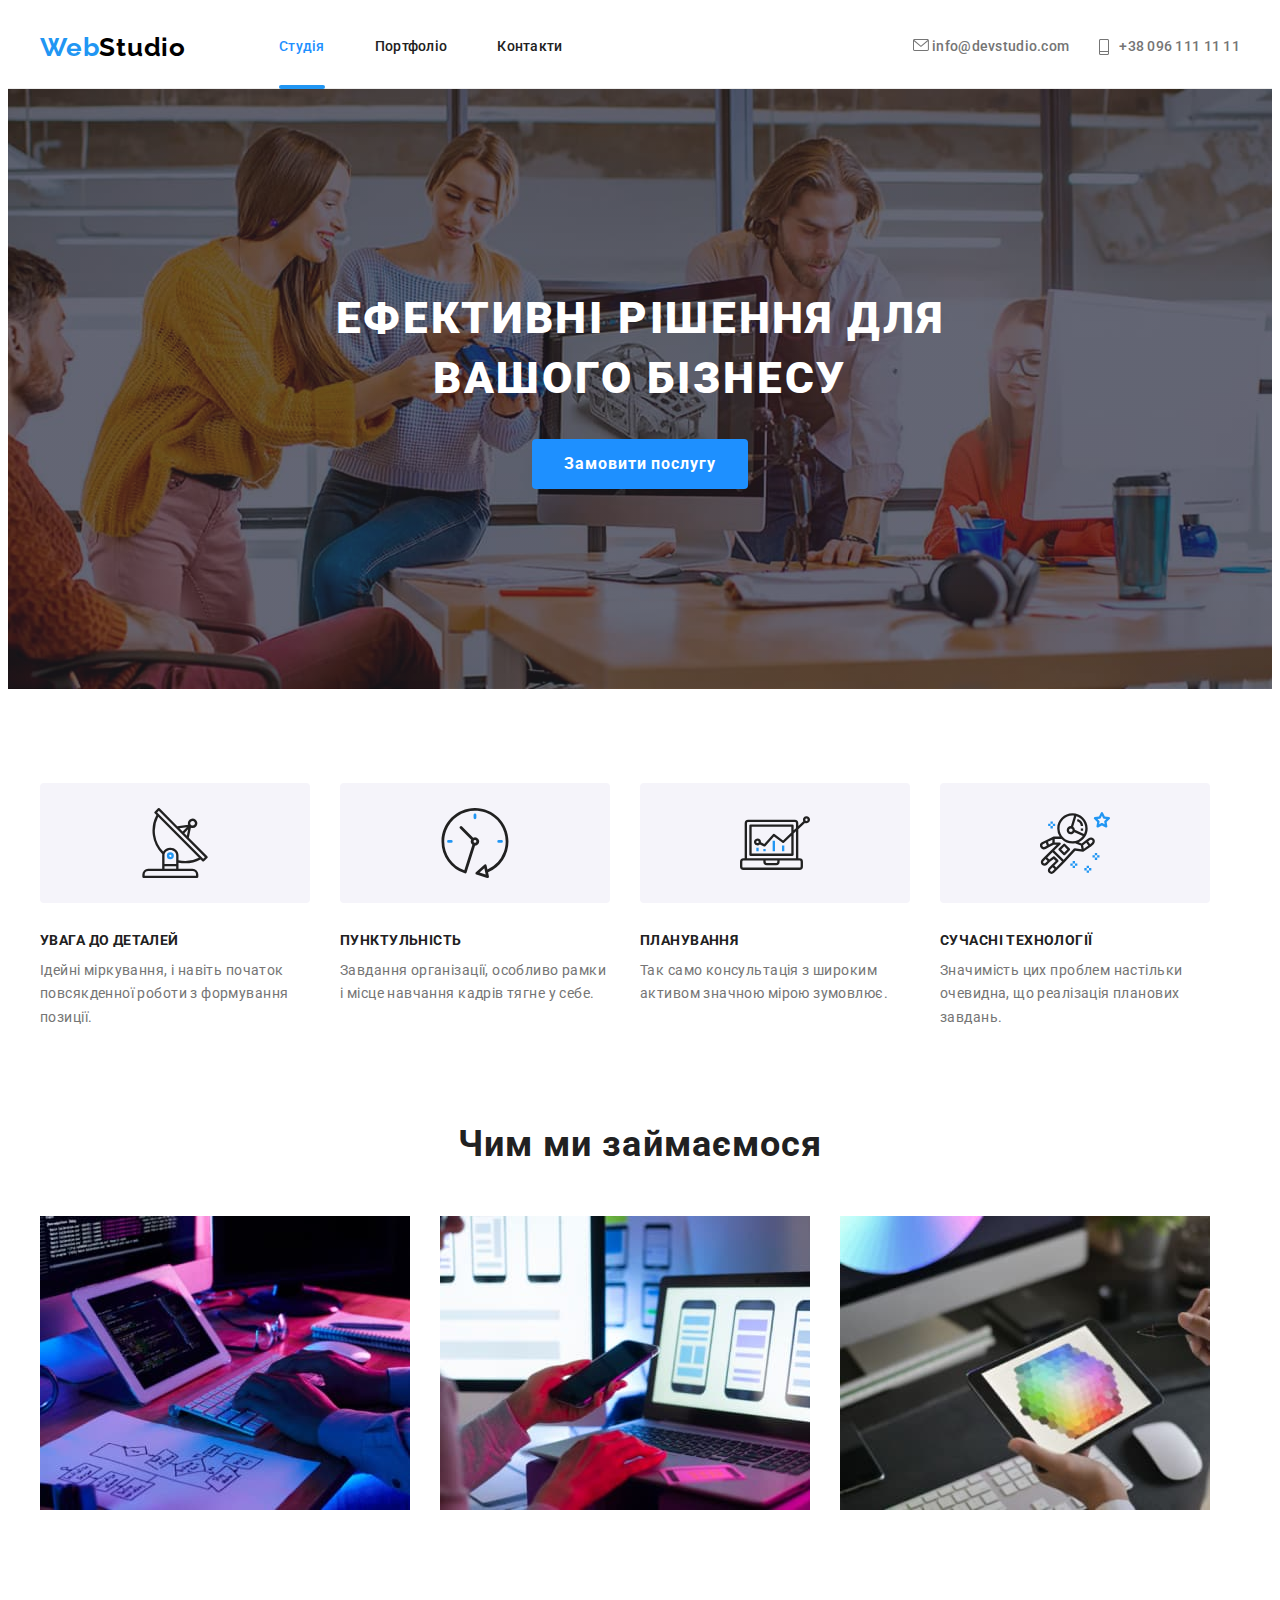
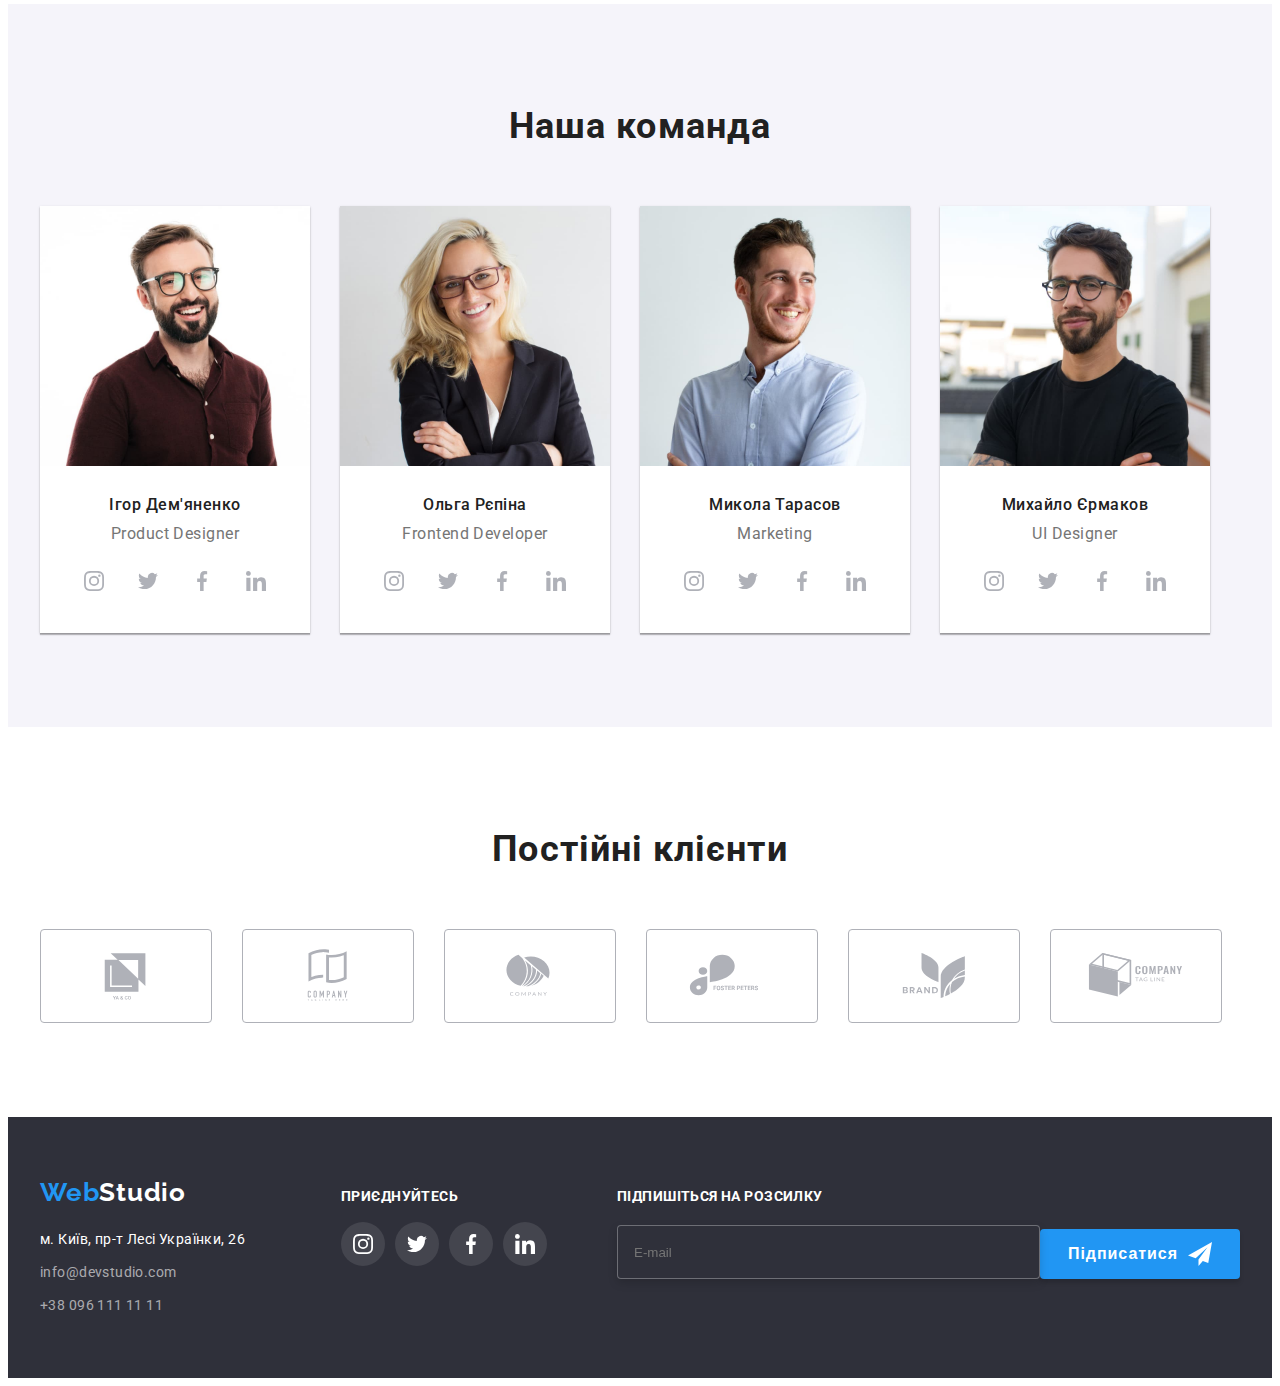
==== index.html @ b6384288 "m" ====
<!DOCTYPE html>
<html lang="en">
  <head>
    <meta charset="UTF-8" />
    <meta http-equiv="X-UA-Compatible" content="IE=edge" />
    <meta name="viewport" content="width=device-width, initial-scale=1.0" />
    <title>WebStudio</title>
    <link rel="preconnect" href="https://fonts.googleapis.com" />
    <link rel="preconnect" href="https://fonts.gstatic.com" crossorigin />
    <link
      href="https://fonts.googleapis.com/css2?family=Raleway:wght@700&family=Roboto:wght@400;500;700;900&display=swap"
      rel="stylesheet"
    />
    <link
      rel="stylesheet"
      href="https://cdnjs.cloudflare.com/ajax/libs/modern-normalize/1.1.0/modern-normalize.min.css"
      integrity="sha512-wpPYUAdjBVSE4KJnH1VR1HeZfpl1ub8YT/NKx4PuQ5NmX2tKuGu6U/JRp5y+Y8XG2tV+wKQpNHVUX03MfMFn9Q=="
      crossorigin="anonymous"
      referrerpolicy="no-referrer"
    />
    <link rel="stylesheet" href="./css/style.css" />
  </head>
  <body>
    <header class="header">
      <div class="container header-container">
        <nav class="header-navigation">
          <a class="header-logo link" href=""
            >Web<span class="logo-color">Studio</span></a
          >
          <ul class="header-list list">
            <li class="header-iten">
              <a class="header-link link current" href="">Студія</a>
            </li>
            <li class="header-iten">
              <a class="header-link link" href="./portfolio.html">Портфоліо</a>
            </li>
            <li class="header-iten">
              <a class="header-link link" href="">Контакти</a>
            </li>
          </ul>
        </nav>
        <div class="header-contact">
          <div class="header-soc">
            <a class="header-mail" href="mailto:info@devstudio.com">
              <svg class="header-soc-icon" width="16" height="12">
                <use href="./images/symbol-defs-con.svg#icon-envelope"></use>
              </svg>
              info@devstudio.com
            </a>
          </div>
          <div class="header-soc">
            <a class="header-tel" href="tel:+380961111111">
              <svg class="header-soc-icon" width="10" height="16">
                <use href="./images/symbol-defs-con.svg#icon-Vector"></use>
              </svg>
              +38 096 111 11 11
            </a>
          </div>
        </div>
      </div>
    </header>
    <main>
      <section class="hero">
        <div class="container">
          <h1 class="hero-text">ЕФЕКТИВНІ РІШЕННЯ ДЛЯ <br />ВАШОГО БІЗНЕСУ</h1>
          <button class="hero-botton" data-modal-open type="button">
            Замовити послугу
          </button>
        </div>
      </section>
      <section class="peculiarities">
        <div class="container">
          <h2 hidden>Особливості</h2>
          <ul class="peculiarities-list">
            <li class="peculiarities-iten">
              <div class="peculiarities-soc-link" href="">
                <svg class="peculiarities-soc-icon" width="70" height="70">
                  <use href="./images/symbol-defs2.svg#icon-antenna"></use>
                </svg>
              </div>
              <h3 class="peculiarities-title">УВАГА ДО ДЕТАЛЕЙ</h3>
              <p class="peculiarities-text">
                Ідейні міркування, і навіть початок повсякденної роботи з
                формування позиції.
              </p>
            </li>
            <li class="peculiarities-iten">
              <div class="peculiarities-soc-link" href="">
                <svg class="peculiarities-soc-icon" width="70" height="70">
                  <use href="./images/symbol-defs2.svg#icon-clock"></use>
                </svg>
              </div>
              <h3 class="peculiarities-title">ПУНКТУЛЬНІСТЬ</h3>
              <p class="peculiarities-text">
                Завдання організації, особливо рамки і місце навчання кадрів
                тягне у себе.
              </p>
            </li>
            <li class="peculiarities-iten">
              <div class="peculiarities-soc-link" href="">
                <svg class="peculiarities-soc-icon" width="70" height="70">
                  <use href="./images/symbol-defs2.svg#icon-diagram"></use>
                </svg>
              </div>
              <h3 class="peculiarities-title">ПЛАНУВАННЯ</h3>
              <p class="peculiarities-text">
                Так само консультація з широким активом значною мірою зумовлює.
              </p>
            </li>
            <li class="peculiarities-iten">
              <div class="peculiarities-soc-link" href="">
                <svg class="peculiarities-soc-icon" width="70" height="70">
                  <use href="./images/symbol-defs2.svg#icon-astronaut"></use>
                </svg>
              </div>
              <h3 class="peculiarities-title">СУЧАСНІ ТЕХНОЛОГІЇ</h3>
              <p class="peculiarities-text">
                Значимість цих проблем настільки очевидна, що реалізація
                планових завдань.
              </p>
            </li>
          </ul>
        </div>
      </section>
      <section class="work">
        <div class="container container-work">
          <h2 class="work-title">Чим ми займаємося</h2>
          <ul class="work-list">
            <li class="work-iten">
              <img
                src="./images/img-1.jpg"
                alt="Проектування"
                width="370"
                height="294"
              />
            </li>
            <li class="work-iten">
              <img
                src="./images/img-2.jpg"
                alt="Розробка"
                width="370"
                height="294"
              />
            </li>
            <li class="work-iten">
              <img
                src="./images/img-3.jpg"
                alt="Дизайн"
                width="370"
                height="294"
              />
            </li>
          </ul>
        </div>
      </section>
      <section class="about">
        <div class="container container-about">
          <h2 class="about-title">Наша команда</h2>
          <ul class="about-list">
            <li class="about-iten">
              <img
                src="./images/img-5.jpg"
                alt="Працівник"
                width="270"
                height="260"
              />
              <div class="about-iten-container">
                <h3 class="about-iten-title">Ігор Дем'яненко</h3>
                <span class="about-text">Product Designer</span>
                <ul class="about-soc-list">
                  <li class="about-soc-item">
                    <a class="about-soc-link" href="">
                      <svg class="about-soc-icon" width="20" height="20">
                        <use
                          href="./images/symbol-defs.svg#icon-instagram"
                        ></use>
                      </svg>
                    </a>
                  </li>
                  <li class="about-soc-item">
                    <a class="about-soc-link" href="">
                      <svg class="about-soc-icon" width="20" height="20">
                        <use href="./images/symbol-defs.svg#icon-twitter"></use>
                      </svg>
                    </a>
                  </li>
                  <li class="about-soc-item">
                    <a class="about-soc-link" href="">
                      <svg class="about-soc-icon" width="20" height="20">
                        <use
                          href="./images/symbol-defs.svg#icon-facebook"
                        ></use>
                      </svg>
                    </a>
                  </li>
                  <li class="about-soc-item">
                    <a class="about-soc-link" href="">
                      <svg class="about-soc-icon" width="20" height="20">
                        <use
                          href="./images/symbol-defs.svg#icon-linkedin"
                        ></use>
                      </svg>
                    </a>
                  </li>
                </ul>
              </div>
            </li>
            <li class="about-iten">
              <img
                src="./images/img-6.jpg"
                alt="Працівник"
                width="270"
                height="260"
              />
              <div class="about-iten-container">
                <h3 class="about-iten-title">Ольга Рєпіна</h3>
                <span class="about-text">Frontend Developer</span>
                <ul class="about-soc-list">
                  <li class="about-soc-item">
                    <a class="about-soc-link" href="">
                      <svg class="about-soc-icon" width="20" height="20">
                        <use
                          href="./images/symbol-defs.svg#icon-instagram"
                        ></use>
                      </svg>
                    </a>
                  </li>
                  <li class="about-soc-item">
                    <a class="about-soc-link" href="">
                      <svg class="about-soc-icon" width="20" height="20">
                        <use href="./images/symbol-defs.svg#icon-twitter"></use>
                      </svg>
                    </a>
                  </li>
                  <li class="about-soc-item">
                    <a class="about-soc-link" href="">
                      <svg class="about-soc-icon" width="20" height="20">
                        <use
                          href="./images/symbol-defs.svg#icon-facebook"
                        ></use>
                      </svg>
                    </a>
                  </li>
                  <li class="about-soc-item">
                    <a class="about-soc-link" href="">
                      <svg class="about-soc-icon" width="20" height="20">
                        <use
                          href="./images/symbol-defs.svg#icon-linkedin"
                        ></use>
                      </svg>
                    </a>
                  </li>
                </ul>
              </div>
            </li>
            <li class="about-iten">
              <img
                src="./images/img-7.jpg"
                alt="Працівник"
                width="270"
                height="260"
              />
              <div class="about-iten-container">
                <h3 class="about-iten-title">Микола Тарасов</h3>
                <span class="about-text">Marketing</span>
                <ul class="about-soc-list">
                  <li class="about-soc-item">
                    <a class="about-soc-link" href="">
                      <svg class="about-soc-icon" width="20" height="20">
                        <use
                          href="./images/symbol-defs.svg#icon-instagram"
                        ></use>
                      </svg>
                    </a>
                  </li>
                  <li class="about-soc-item">
                    <a class="about-soc-link" href="">
                      <svg class="about-soc-icon" width="20" height="20">
                        <use href="./images/symbol-defs.svg#icon-twitter"></use>
                      </svg>
                    </a>
                  </li>
                  <li class="about-soc-item">
                    <a class="about-soc-link" href="">
                      <svg class="about-soc-icon" width="20" height="20">
                        <use
                          href="./images/symbol-defs.svg#icon-facebook"
                        ></use>
                      </svg>
                    </a>
                  </li>
                  <li class="about-soc-item">
                    <a class="about-soc-link" href="">
                      <svg class="about-soc-icon" width="20" height="20">
                        <use
                          href="./images/symbol-defs.svg#icon-linkedin"
                        ></use>
                      </svg>
                    </a>
                  </li>
                </ul>
              </div>
            </li>
            <li class="about-iten">
              <img
                src="./images/img-8.jpg"
                alt="Працівник"
                width="270"
                height="260"
              />
              <div class="about-iten-container">
                <h3 class="about-iten-title">Михайло Єрмаков</h3>
                <span class="about-text">UI Designer</span>
                <ul class="about-soc-list">
                  <li class="about-soc-item">
                    <a class="about-soc-link" href="">
                      <svg class="about-soc-icon" width="20" height="20">
                        <use
                          href="./images/symbol-defs.svg#icon-instagram"
                        ></use>
                      </svg>
                    </a>
                  </li>
                  <li class="about-soc-item">
                    <a class="about-soc-link" href="">
                      <svg class="about-soc-icon" width="20" height="20">
                        <use href="./images/symbol-defs.svg#icon-twitter"></use>
                      </svg>
                    </a>
                  </li>
                  <li class="about-soc-item">
                    <a class="about-soc-link" href="">
                      <svg class="about-soc-icon" width="20" height="20">
                        <use
                          href="./images/symbol-defs.svg#icon-facebook"
                        ></use>
                      </svg>
                    </a>
                  </li>
                  <li class="about-soc-item">
                    <a class="about-soc-link" href="">
                      <svg class="about-soc-icon" width="20" height="20">
                        <use
                          href="./images/symbol-defs.svg#icon-linkedin"
                        ></use>
                      </svg>
                    </a>
                  </li>
                </ul>
              </div>
            </li>
          </ul>
        </div>
      </section>
      <section class="client">
        <div class="container container-client">
          <h2 class="client-tetle">Постійні клієнти</h2>
          <ul class="client-list">
            <li class="client-iten">
              <a class="client-soc-link" href="">
                <svg class="client-soc-icon" width="106" height="60">
                  <use href="./images/symbol-defs (1).svg#icon-Logo"></use>
                </svg>
              </a>
            </li>
            <li class="client-iten">
              <a class="client-soc-link" href="">
                <svg class="client-soc-icon" width="106" height="60">
                  <use href="./images/symbol-defs (1).svg#icon-Logo-1"></use>
                </svg>
              </a>
            </li>
            <li class="client-iten">
              <a class="client-soc-link" href="">
                <svg class="client-soc-icon" width="106" height="60">
                  <use href="./images/symbol-defs (1).svg#icon-Logo-2"></use>
                </svg>
              </a>
            </li>
            <li class="client-iten">
              <a class="client-soc-link" href="">
                <svg class="client-soc-icon" width="106" height="60">
                  <use href="./images/symbol-defs (1).svg#icon-Logo-3"></use>
                </svg>
              </a>
            </li>
            <li class="client-iten">
              <a class="client-soc-link" href="">
                <svg class="client-soc-icon" width="106" height="60">
                  <use href="./images/symbol-defs (1).svg#icon-Logo-5"></use>
                </svg>
              </a>
            </li>
            <li class="client-iten">
              <a class="client-soc-link" href="">
                <svg class="client-soc-icon" width="106" height="60">
                  <use href="./images/symbol-defs (1).svg#icon-Logo-6"></use>
                </svg>
              </a>
            </li>
          </ul>
        </div>
      </section>
    </main>
    <footer class="footer">
      <div class="container container-footer">
        <div class="footer-contact-container">
          <div class="footer-contact">
            <h2 class="footer-title" hidden>Контакти</h2>
            <a class="footer-logo" href=""
              >Web<span class="footer-logo-color">Studio</span></a
            >
            <address class="address">
              <a
                class="address-link"
                href="https://goo.gl/maps/uvSMvUKNsepTXGcc9"
                target="_blank"
                rel="noopener noreferrer"
              >
                м. Київ, пр-т Лесі Українки, 26</a
              >
              <ul class="footer-list">
                <li class="footer-iten">
                  <a class="footer-mail" href="mailto:info@devstudio.com"
                    >info@devstudio.com</a
                  >
                </li>
                <li class="footer-iten">
                  <a class="footer-tel" href="tel:+380961111111"
                    >+38 096 111 11 11</a
                  >
                </li>
              </ul>
            </address>
          </div>
          <div class="footer-soc">
            <h2 class="soc-title">ПРИЄДНУЙТЕСЬ</h2>
            <ul class="soc-list">
              <li class="soc-iten">
                <a class="footer-soc-link" href="">
                  <svg class="footer-soc-icon" width="20" height="20">
                    <use href="./images/symbol-defs.svg#icon-instagram"></use>
                  </svg>
                </a>
              </li>
              <li class="soc-iten">
                <a class="footer-soc-link" href="">
                  <svg class="footer-soc-icon" width="20" height="20">
                    <use href="./images/symbol-defs.svg#icon-twitter"></use>
                  </svg>
                </a>
              </li>
              <li class="soc-iten">
                <a class="footer-soc-link" href="">
                  <svg class="footer-soc-icon" width="20" height="20">
                    <use href="./images/symbol-defs.svg#icon-facebook"></use>
                  </svg>
                </a>
              </li>
              <li class="soc-iten">
                <a class="footer-soc-link" href="">
                  <svg class="footer-soc-icon" width="20" height="20">
                    <use href="./images/symbol-defs.svg#icon-linkedin"></use>
                  </svg>
                </a>
              </li>
            </ul>
          </div>
          <div class="footer-fild">
            <div class="footer-field">
              <label>
                <span class="footer-lable-text">ПІДПИШІТЬСЯ НА РОЗСИЛКУ</span>
                  <input
                    type="email"
                    class="footer-input"
                    name="uzer-email"
                    placeholder="E-mail"
                    required
                  />
              </label>
            </div>
              <div>
              <button type="button" class="footer-botom">Підписатися
                <svg class="footer-input-icon" width="24" height="24">
                  <use
                    href="./images/symbol-defs (1).svg#icon-icon-send"
                  ></use>
                </svg>
              </button>
            </div>
          </div>
        </div>
      </div>
    </footer>
    <div class="backdrop is-hidden"  data-modal>
      <div class="modal">
        <div class="modal-close">
          <button type="button" data-modal-close class="modal-btn">
            <svg class="modal-close-icon">
              <use href="./images/symbol-defs.svg#icon-Vector"></use>
            </svg>
          </button>
        </div>
        <p class="modal-title">Залиште свої дані, ми вам передзвонимо</p>
        <form>
          <div class="modul-field">
            <label>
              <span class="modul-lable-text">Ім'я</span>
              <span class="input-wrap">
                <input
                  type="text"
                  class="modal-input"
                  name="uzer-name"
                  required
                />
      
                <svg class="modul-input-icon" width="18" height="18">
                  <use
                    href="./images/symbol-defs (1).svg#icon-person-black"
                  ></use>
                </svg>
              </span>
            </label>
          </div>
          <div class="modul-field">
            <label>
              <span class="modul-lable-text">Телефон</span>
              
              <span class="input-wrap">
                <input
                  type="tel"
                  class="modal-input"
                  name="uzer-tel"
                  required
                />
                <svg class="modul-input-icon" width="18" height="18">
                  <use
                    href="./images/symbol-defs (1).svg#icon-phone-black"
                  ></use>
                </svg>
              </span>
            </label>
          </div>
          <div class="modul-field">
            <label>
              <span class="modul-lable-text">Пошта</span>
              <span class="input-wrap">
                <input
                  type="email"
                  class="modal-input"
                  name="uzer-email"
                  required
                />
                <svg class="modul-input-icon" width="18" height="18">
                  <use
                    href="./images/symbol-defs (1).svg#icon-email-black"
                  ></use>
                </svg>
              </span>
            </label>
          </div>
          <div class="modul-field">
            <label>
              <span class="modul-lable-text">Коментар</span>
              <textarea
                name="user-text"
                id="user-text"
                class="modal-comment"
                placeholder="Введіть текст"
              ></textarea>
            </label>
          </div>
          <div class="modul-fields">
            <input
              type="checkbox"
              class="input-check visually-hidden"
              name="privacy"
              value="true"
              id="privacy"
            />
            <label for="privacy" class="check-text">
              <span
                ><svg class="check-icon" width="16" height="15">
                  <use
                    href="./images/symbol-defs (1).svg#icon-Vector"
                  ></use></svg></span>
              Погоджуюся з розсилкою та приймаю&nbsp<a href="" class="href-check">Умови договору</a>
            </label>
          </div>
          <div class="modal-botn"><button type="submit" class="modal-botom">Відправити</button></div>
        </form>
      </div>
    </div>
    <script src="./js/modal.js"></script>
  </body>
</html>
---- css/style.css ----
:root {
    --main-color: #757575;
    --top-color: #212121;
    --hit-color: #FFFFFF;
    }
    p, h1, h2, h3,
    h4, h5, h6 {
        margin: 0;
    }
    ol, ul {
        margin: 0;
        padding-left: 0;
        list-style: none;
    }
    button {
        cursor: pointer;
    }
    address {
        font-style: normal;
    }
    a {
        color: currentColor;
        text-decoration: none;
      }
      .visually-hidden {
        position: absolute;
        white-space: nowrap;
        width: 1px;
        height: 1px;
        overflow: hidden;
        border: 0;
        padding: 0;
        clip: rect(0 0 0 0);
        clip-path: inset(50%);
        margin: -1px;
      }
      .container {
        width: 1200px;
        padding-left: 15px;
        padding-right: 15px;
        /* outline: 2px solid red; */
        margin: 0 auto;
        
      }
    img {
        display: block;
      }
    body{
        font-family:"Roboto", sans-serif;
        color: var(--top-color);
    }
    a {
        text-decoration: none;
    }
    li {
        list-style-type: none;
    }
    .list {
        list-style: none;
    }
    .link {
        text-decoration: none;}
        /*------------ Header---------------- */
        .header {
            
            border-bottom: 1px solid #ECECEC;
        }
        .header-navigation {
            display: flex;
            align-items: center;
        }
        .header-container {
            display: flex;
            align-items: center;
        }
        .header-list {
            display: flex;
            
            gap: 50px;
        }
        .header-contact {
            margin-left: auto;
            display: flex;
            gap: 30px;

        }
        .header-contact:hover{
            color: #2196F3;
        }
    .header-logo {
    font-family: 'Raleway',sans-serif; 
    font-weight: 700;
    font-size: 26px;
    line-height: 1.19;
    letter-spacing: 0.03em;
    color: #2196F3;
    margin-right: 93px;
    padding-top: 24px;
    padding-bottom: 25px;
    display: block;
    }
    .logo-color {
        color:  #000000;
    }
    .header-link {
    font-weight: 500;
    font-size: 14px;
    line-height: 1.14;
    letter-spacing: 0.02em;
    padding-top: 24px;
 padding-bottom: 25px;
    color: var(--top-color);
    display: block;
    }
    .header-link {
        transition: color 250ms cubic-bezier(0.4, 0, 0.2, 1);
    }
    .header-link:hover,
    .header-link:focus {
        color: dodgerblue;
    }
    .header-list .link.current {
        color: dodgerblue;
    }
    .header-navigation .current {
        position: relative;
    }
    
    .current:after{
        content: '';
        position: absolute;
        bottom: -8.5px;
        left: 0;
        width: 100%;
        height: 4px;
        background: #2196F3;
        border-radius: 2px;
    }
     
    .header-tel {
    font-weight: 500;
    font-size: 14px;
    line-height: 1.14;
    letter-spacing: 0.02em;
    color: var(--main-color);
    display: flex;
    align-items: center;
    gap: 10px;
    padding-top: 24px;
  padding-bottom: 25px;
            
    }
    .header-tel{
        transition: color 250ms cubic-bezier(0.4, 0, 0.2, 1);
    }
    
    

    .header-mail {
        font-weight: 500;
        font-size: 14px;
        line-height: 1.14;
        letter-spacing: 0.02em;
        color: var(--main-color);
        display: flex;
        align-items: center;
        gap: 10px;
        padding-top: 24px;
            padding-bottom: 25px;
            display: block;
    }
    .header-mail{
        transition: color 250ms cubic-bezier(0.4, 0, 0.2, 1);
    }
    .header-tel:hover ,
    .header-tel:focus,
    .header-mail:focus,
    .header-mail:hover{
        color: dodgerblue;
    }
    
    
    .header-soc-icon {
        
        fill: currentColor;
    }
  
    /*------------ Header---------------- */
    /*------------ Section-1---------------- */
    .hero {
        background: #C4C4C4;
        padding: 200px 0;
        margin: 0 auto;
        text-align: center;
        background-image: linear-gradient(
            rgba(47, 48, 58, 0.4),
        rgba(47, 48, 58, 0.4)
        ) ,
        url(../images/Img\ \(fon\).jpg);
        background-repeat: no-repeat;
        background-position: center;
        background-size: cover;
        
    }
    .hero-text {
        font-weight: 900;
        font-size: 44px;
        line-height: 1.36;
        letter-spacing: 0.06em;
        text-transform: uppercase;
        color: var(--hit-color);
        margin-bottom: 30px;
        margin: 0 auto;
        max-width: 696px;
        margin-bottom: 30px;
    }
    .hero-botton {
    font-family: inherit;
    font-weight: 700;
    font-size: 16px;
    line-height: 1.87;
    letter-spacing: 0.06em;
    color: var(--hit-color);
    cursor: pointer;
    display: block;
    margin: 0 auto;
    background-color: dodgerblue;
    width: 216px;
    height: 50px;
    border-color: transparent;
    border-radius: 4px;
    }
    /*------------ Section-1---------------- */
    /*------------ Section-2---------------- */
    .peculiarities {
        padding: 94px 0px;
    }
    .peculiarities-list {
        display: flex;
        gap: 30px;
    }
    .peculiarities-iten {
        width: 270px;
    }
    .peculiarities-title {
    font-weight: 700;
    font-size: 14px;
    line-height: 1.14;
    letter-spacing: 0.03em;
    text-transform: uppercase;
    color: var(--top-color);
    margin-bottom: 10px;
    margin-top: 30px;
    }
    .peculiarities-soc-link {
        width: 270px;
        height: 120px;
        background: #F5F4FA;
        border-radius: 4px;
        display: flex;
        align-items: center;
        justify-content: center;
    }
    .peculiarities-text {
        font-size: 14px;
        line-height: 1.71;
        letter-spacing: 0.03em;
        color: var(--main-color);
        }
   
    /*------------ Section-2---------------- */
    /*------------ Section-3---------------- */
   .work {
        padding-bottom: 94px;
    }
    .work-title {
    font-weight: 700;
    font-size: 36px;
    line-height: 1.16;
    text-align: center;
    letter-spacing: 0.03em;
    color: var(--top-color);
    margin-bottom: 50px;
    }
    .work-list {
        display: flex;
        gap: 30px;
    }
    .work-iten {
    }
    /*------------ Section-3---------------- */
    /*------------ Section-4---------------- */
    .about {
        padding-top: 94px;
        padding-bottom: 94px;
        background-color: #F5F4FA;
    }
    .about-list {
        display: flex;
        gap: 30px;
        align-items: center;
    }
    .about-iten {
        padding-bottom: 30px;
        background-color: #fff;
        box-shadow: 0px 1px 3px rgba(0, 0, 0, 0.12),
         0px 1px 1px rgba(0, 0, 0, 0.14), 
         0px 2px 1px rgba(0, 0, 0, 0.2);
    }
    .container-about {
        
    }
    .about-soc-list {
        display: flex;
        justify-content: center;
        gap: 10px;}


        .about-soc-link {
            width: 44px;
            height: 44px;
            border-radius: 50%;
            background-color:transparent;
            display: flex;
            align-items: center;
            justify-content: center;
            
        }
            .about-soc-icon {
                fill: #AFB1B8;
            }
            .about-soc-list {
                display: flex;
                justify-content: center;
                gap: 10px;}
            .about-soc-link{
                transition: background-color 250ms cubic-bezier(0.4, 0, 0.2, 1),
                fill 250ms cubic-bezier(0.4, 0, 0.2, 1);
            }    

            .about-soc-link:hover,
            .about-soc-link:focus {
              background-color: #2196F3;
}
            .about-soc-link:hover .about-soc-icon,
            .about-soc-link:focus .about-soc-icon {
              fill: #FFFFFF;
} 

    .about-title {
        font-weight: 700;
        font-size: 36px;
        line-height: 1.6;
        text-align: center;
        letter-spacing: 0.03em;
        color: var(--top-color);
        margin-bottom: 50px;
    }
    .about-iten-title {
    font-weight: 500;
    font-size: 16px;
    line-height: 1.18;
    margin-top: 30px;
    margin-bottom: 10px;
    letter-spacing: 0.03em;
    color: var(--top-color);
    text-align: center;;
    
    }
    .about-text {
        font-size: 16px;
        line-height: 1.18;
        text-align: center;
        letter-spacing: 0.03em;
        color: var(--main-color);
        align-items: center;
        display: block;
        margin-bottom: 16px;
    }
    /*------------ Section-4---------------- */
    /*------------ Section-5---------------- */
    .client {
    }
    .container {
    }
    .container-client {
       padding-top: 94px;
       padding-bottom: 94px;
    }
    .client-tetle {
        font-weight: 700;
        font-size: 36px;
        line-height: 1.6;
        text-align: center;
        letter-spacing: 0.03em;
        color: var(--top-color);
        margin-bottom: 50px;
    }
    .client-list {
        display: flex;
        gap: 30px;
        align-items: center;
    }
    .client-iten {        
        background-color: #FFFFFF;

    }
    .client-soc-link {
            width: 170px;
            height: 92px;
            border: 1px solid #AFB1B8;
            border-radius: 4px;
            background-color:#fff;
            display: flex;
            align-items: center;
            justify-content: center;
    }
    .client-soc-icon {
        fill: #AFB1B8;
    }
    .client-soc-list {
        display: flex;
        justify-content: center;
        gap: 10px;}
        .client-soc-link {
        transition:border-color 250ms cubic-bezier(0.4, 0, 0.2, 1);
        }

    .client-soc-link:hover,
    .client-soc-link:focus {
      background-color: #fff;
      border-color: #2196F3;
}
.client-soc-icon {
    transition: fill 250ms cubic-bezier(0.4, 0, 0.2, 1);
}
    .client-soc-link:hover .client-soc-icon,
    .client-soc-link:focus .client-soc-icon {
      fill: #2196F3;
      
      
} 
    /*------------ Section-5---------------- */
    /*------------ Footer---------------- */
    .footer {
        padding-top: 60px;
        padding-bottom: 60px;
    }
    .footer {
        background-color: #2F303A;
    }
    .footer-title {
    }
    .footer-logo {
        font-family: 'Raleway',sans-serif; 
        font-weight: 700;
        font-size: 26px;
        line-height: 1.19;
        letter-spacing: 0.03em;
        color: #2196F3;
        display: inline-block;
        margin-bottom: 20px;
    }
    .footer-logo-color{
        color: var(--hit-color);
    }
    .address {
    }
    .address-link {
    font-style: normal;
    font-size: 14px;
    line-height: 1.71;
    letter-spacing: 0.03em;
    color: var(--hit-color);
    display: inline-block;
    margin-bottom: 9px;
    width: 231px;
    }
    .footer-list {
    }
    .footer-iten {
    }
    .footer-mail {
    font-style: normal;
    font-size: 14px;
    line-height: 1.71;
    letter-spacing: 0.03em;
    color: rgba(255, 255, 255, 0.6);
    display: inline-block;
    margin-bottom: 9px;
    }
    .footer-tel {
    font-style: normal;
    font-size: 14px;
    line-height: 1.71;
    letter-spacing: 0.03em;
    color: rgba(255, 255, 255, 0.6);
    }
    .footer-mail:hover,
    .footer-mail:focus,
    .footer-tel:focus,
    .footer-tel:hover{
        color: dodgerblue;
    }
   .footer-mail {
    transition: color 250ms cubic-bezier(0.4, 0, 0.2, 1);
   }
   .footer-tel {
    transition: color 250ms cubic-bezier(0.4, 0, 0.2, 1);
   }
    .footer-contact-container {
        display: flex;
        gap: 70px;
        align-items: baseline;
    }
    .soc-list{
        display: flex;
        justify-content: center;
        gap: 10px;}
    .footer-soc {
        
    }
        .soc-title {
            font-weight: 700;
            font-size: 14px;
            line-height: 0.87;
            letter-spacing: 0.03em;
             text-transform: uppercase;
            color: #FFFFFF;
            margin-bottom: 20px;
        }


        .footer-soc-link {
            width: 44px;
            height: 44px;
            border-radius: 50%;
            background: rgba(255, 255, 255, 0.1);
            display: flex;
            align-items: center;
            justify-content: center;
            
        }
            .footer-soc-icon {
                fill: #fff;
            }
            .footer-soc-list {
                display: flex;
                justify-content: center;
                gap: 10px;}
            .footer-soc-link {
             transition:  background-color 250ms cubic-bezier(0.4, 0, 0.2, 1);
            }

            .footer-soc-link:hover,
            .footer-soc-link:focus {
              background-color: #2196F3;
}
            .footer-soc-link:hover .footer-soc-icon,
            .footer-soc-link:focus .footer-soc-icon {
              fill: #fff;
    }
    .footer-field {
        display: flex;
       
    }
    .footer-lable-text {
        font-weight: 700;
font-size: 14px;
line-height: 16px;
letter-spacing: 0.03em;
text-transform: uppercase;

color: #FFFFFF;

    }
   
    .footer-input {
        width: 100%;
        height: 50px;
        border: 1px solid rgba(255, 255, 255, 0.3);
filter: drop-shadow(0px 4px 4px rgba(0, 0, 0, 0.15));
border-radius: 4px;
background: #2F303A;
margin-top: 20px;
padding-left: 16px;
color: #F5F4FA;
}
.footer-input:focus {
    border-color: #2196F3;
    
}
.footer-fild {
    display: flex;
    gap: 20px;
    align-items: flex-end;
  justify-content: flex-end;
}
.footer-botom {
    width: 200px;
    height: 50px;
    font-weight: 700;
    font-size: 16px;
    line-height: 0.53px;
    letter-spacing: 0.06em;
    color: #FFFFFF;
    background: #2196F3;
    box-shadow: 0px 4px 4px rgba(0, 0, 0, 0.15);
    border-radius: 4px;
    border-color: transparent;
    display: flex;
    align-items: center;
    justify-content: center;
    gap: 10px;
}
    /*------------ Footer---------------- */
    /*------------ Портфоліо---------------- */
    .portfolio {
        padding-top: 94px;
        padding-bottom: 94px;
    }
    .container-portfolio {
        
    }
    .portfolio-title {
    }
    .portfolio-list {
        display: flex;
        gap: 8px;
      justify-content: center;
      
      
    }
    
    .portfolio-iten {
        margin-bottom: 50px;
    }

    .portfolio-button {
        font-family: 'Roboto';
        font-weight: 500;
        font-size: 16px;
        line-height: 1.62;
        text-align: center;
        letter-spacing: 0.03em;
        color: var(--top-color);
        cursor: pointer;
        background: #F5F4FA;
border-radius: 4px;
border: transparent;
display: inline-block;
padding: 6px 22px;
    }
    .button-everyone {
        padding: 6px 25px;
    }
    .portfolio-button{
        transition: color 250ms cubic-bezier(0.4, 0, 0.2, 1),
        background-color 250ms cubic-bezier(0.4, 0, 0.2, 1);
    }
    .portfolio-button:hover,
    .portfolio-button:focus{
        color: var(--hit-color);
        background-color: #2196F3;
    }
    /*------------ Портфоліо---------------- */  
    /*------------ Модальне вікно---------------- */ 
     .backdrop {
        position: fixed;
        top: 0;
        width: 100%;
        height: 100%;
        background: rgba(0, 0, 0, 0.2);
        transition: opacity 250ms cubic-bezier(0.4, 0, 0.2, 1) ,
visibility 250ms cubic-bezier(0.4, 0, 0.2, 1),
transform 250ms cubic-bezier(0.4, 0, 0.2, 1);

     }
     .modal {
        width: 528px;
        min-height: 581px;
        background: #FFFFFF;
box-shadow: 0px 1px 3px rgba(0, 0, 0, 0.12), 0px 1px 1px rgba(0, 0, 0, 0.14), 0px 2px 1px rgba(0, 0, 0, 0.2);
border-radius: 4px;
position: absolute;
top: 50%;
left: 50%;
transform: translate(-50% , -50%) scale(1);
transition: opacity 250ms cubic-bezier(0.4, 0, 0.2, 1) ,
visibility 250ms cubic-bezier(0.4, 0, 0.2, 1),
transform 250ms cubic-bezier(0.4, 0, 0.2, 1);

     }
     
     .backdrop.is-hidden .modal {
        transform: translate(50%, 50%) scale(0);
     }
     .modal-btn {
        width: 30px;
        height: 30px;
        background: #FFFFFF;
        border: 1px solid rgba(0, 0, 0, 0.1);
        border-radius: 50%;
        background-color: transparent;
        position: absolute;
        top: 8px;
        right: 8px;
        display: flex;
        align-items: center;
        justify-content: center;
        padding: 0;
        cursor: pointer;
     }
     .modal-close-icon {
        width: 11px;
        height: 11px;
     }
     .is-hidden {
        opacity: 0;
        visibility: hidden;
        pointer-events: none;
     }

    /*------------ Модальне вікно---------------- */ 
    /*------------ Проекти---------------- */
    .project-list {
        display: flex;
        flex-wrap: wrap;
        gap: 30px;
        
    }
    .project-iten {
        width: calc((100% - 60px) / 3);
        border: 1px solid #EEEEEE;
    }
    .project-iten {
     transition: box-shadow 250ms cubic-bezier(0.4, 0, 0.2, 1);
    }
    .project-iten:hover,
    .project-iten:focus{
        box-shadow: 0px 1px 1px rgba(0, 0, 0, 0.12),
        0px 4px 4px rgba(0, 0, 0, 0.06),
        1px 4px 6px rgba(0, 0, 0, 0.16);
    }
    .project-iten:hover .project-top-text {
        transform: translateY(0%);
        
        
    }
    .project-top-text {
        position: absolute;
        top: 0;
        left: 0;
        background: rgba(33, 150, 243, 0.9);
        height: 100%;
        width: 100%;
        padding-top: 63px;
        padding-bottom: 63px;
        padding-left: 24px;
        padding-right: 24px;
        transform: translateY(100%);
        transition: transform 250ms cubic-bezier(0.4, 0, 0.2, 1);
    }
    .project-top {
        position: relative;
        font-weight: 400;
        font-size: 18px;        
        line-height: 1.56;
        letter-spacing: 0.03em;
        color: #FFFFFF;
        overflow: hidden;
        

    }
    
    .project-description {
        padding-left: 24px;
        padding-right: 24px;
        padding-bottom: 20px;
        padding-top: 20px;
    }

    .project-title {
    font-size: 18px;
    line-height: 2;
    letter-spacing: 0.06em;
    color: var(--top-color);
   ;
    }
    .project-text {
    font-size: 16px;
    line-height: 1.88;
    letter-spacing: 0.03em;
    color:var(--main-color);
    display: inline-block;
    margin-top: 4px;
   
    }
    .modal {
        padding: 40px;
    }
    .modal-title {
    font-weight: 700;
    font-size: 20px;
    line-height: 0.86;
    text-align: center;
    letter-spacing: 0.03em;    
    color: #212121;
    margin-bottom: 12px;
    }
    .modal-close :hover {
fill: #2196F3;
    }
    .modal-close :focus {
        fill: #2196F3;
            }
    
    .modul-field {
        margin-bottom: 10px;
        
    }
    .modal-input {
        width: 100%;
        height: 40px;
        border: 1px solid rgba(33, 33, 33, 0.2);
        border-radius: 4px;
        
        font-size: 12px;
       color: #000000;
       padding-left: 47px;
       outline: transparent;
       
    }
    .modal-input:focus {
        border: 1px solid #2196F3;
    }
    .modal-input:focus + .modul-input-icon {
        fill: #2196F3;
    }
    .modal-input:hover {
        cursor: pointer;}

    .modal-input:focus + .modul-input-icon {
        border-color: #2196F3;
    }
    
    .input-wrap {
        position: relative;
        display: block;
        
        
    }
    .modul-input-icon {
        position: absolute;
        top: 50%;
        transform: translateY(-50%);
        left:17px ;
        
    }
    .modul-input::placeholder {
       font-weight: 400;
       font-size: 12px;
       line-height: 0.85;
       letter-spacing: 0.01em;
       color: #757575;
    }
    .modul-lable-text {
        font-weight: 400;
font-size: 12px;
line-height: 0.85;
letter-spacing: 0.01em;
color: #757575;
margin-bottom: 4px;
display: block;

    }
    
    .modal-comment {
        width: 100%;
        height: 120px;
        font-weight: 400;
        letter-spacing: 0.01em;   
        border: 1px solid rgba(33, 33, 33, 0.2);
        border-radius: 4px;
        resize: none;
        outline: transparent;
        padding-top: 12px;
        padding-left: 16px;
        padding-bottom: 12px;
        padding-right: 16px;
    }
    .modal-comment:focus{
        border: 1px solid #2196F3;
    }
    .modal-comment:hover {
        cursor: pointer;}

    .check-text span {
        width: 16px;
        height: 15px;
        border: 2px solid #212121;
        border-radius: 2px;
        margin-right: 5px;
        display: flex;
        align-items: center;
        justify-content: center;
        fill: transparent;
    }
    
    .check-text {
        font-weight: 400;
font-size: 14px;
line-height: 0.58;
letter-spacing: 0.05em;

color: #757575;
        display: flex;
        align-items: center;
        justify-content: center;
        
    }
    .input-check:checked + .check-text span {
        background-color: #2196F3;
        border-color: transparent;
        fill: #fff;
    }
    .input-check:focus + .check-text span {
        border-color: #2196F3;
        
    }
    .href-check {
 
letter-spacing: 0.03em;
        color: #2196F3;
        text-decoration-line: underline;
    }
    .modal-botn{
        display: flex;
        align-items: center;
        justify-content: center;
    }
    .modul-fields {
        margin-top: 20px;
    }
    .modal-botom {
        width: 200px;
        height: 50px;
        font-weight: 700;
        font-size: 16px;
        line-height: 0.53px;
        letter-spacing: 0.06em;
        color: #FFFFFF;
        background: #2196F3;
        box-shadow: 0px 4px 4px rgba(0, 0, 0, 0.15);
        border-radius: 4px;
        border-color: transparent;
        margin-top: 30px;
    }
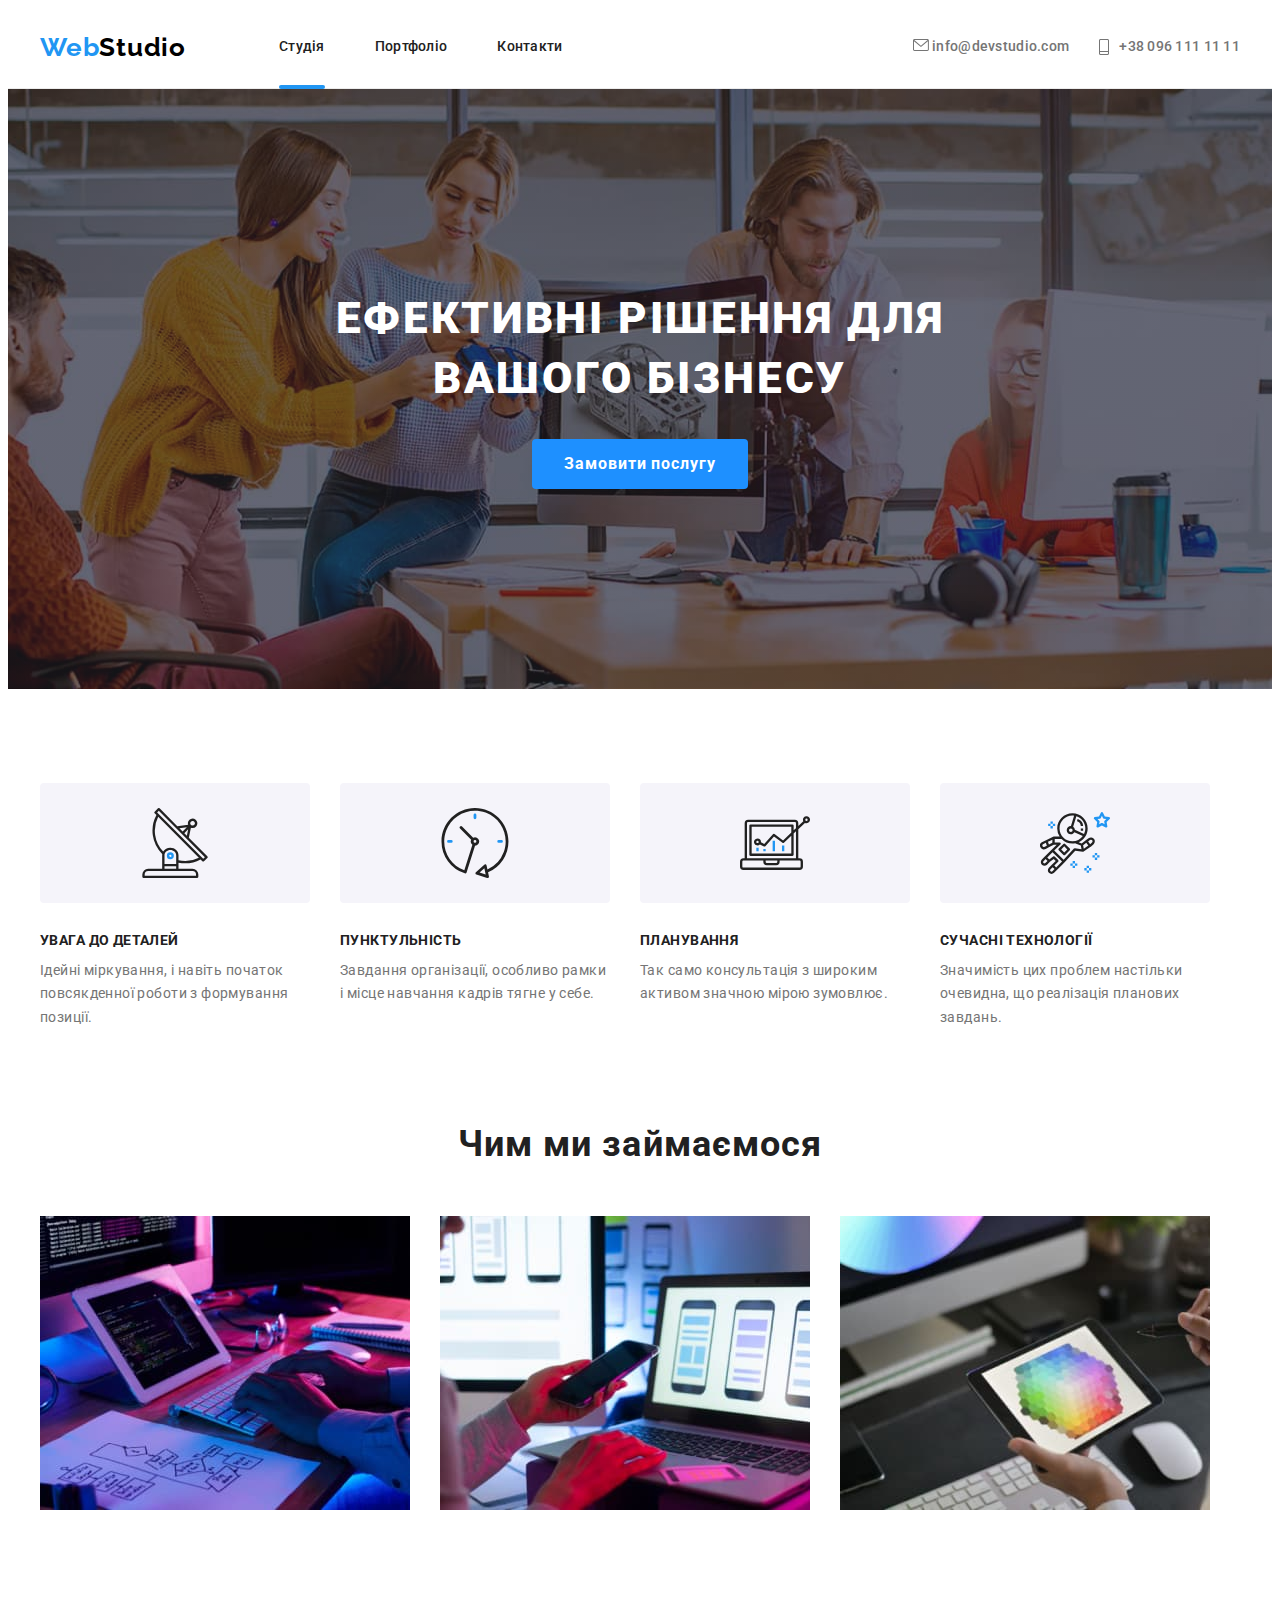
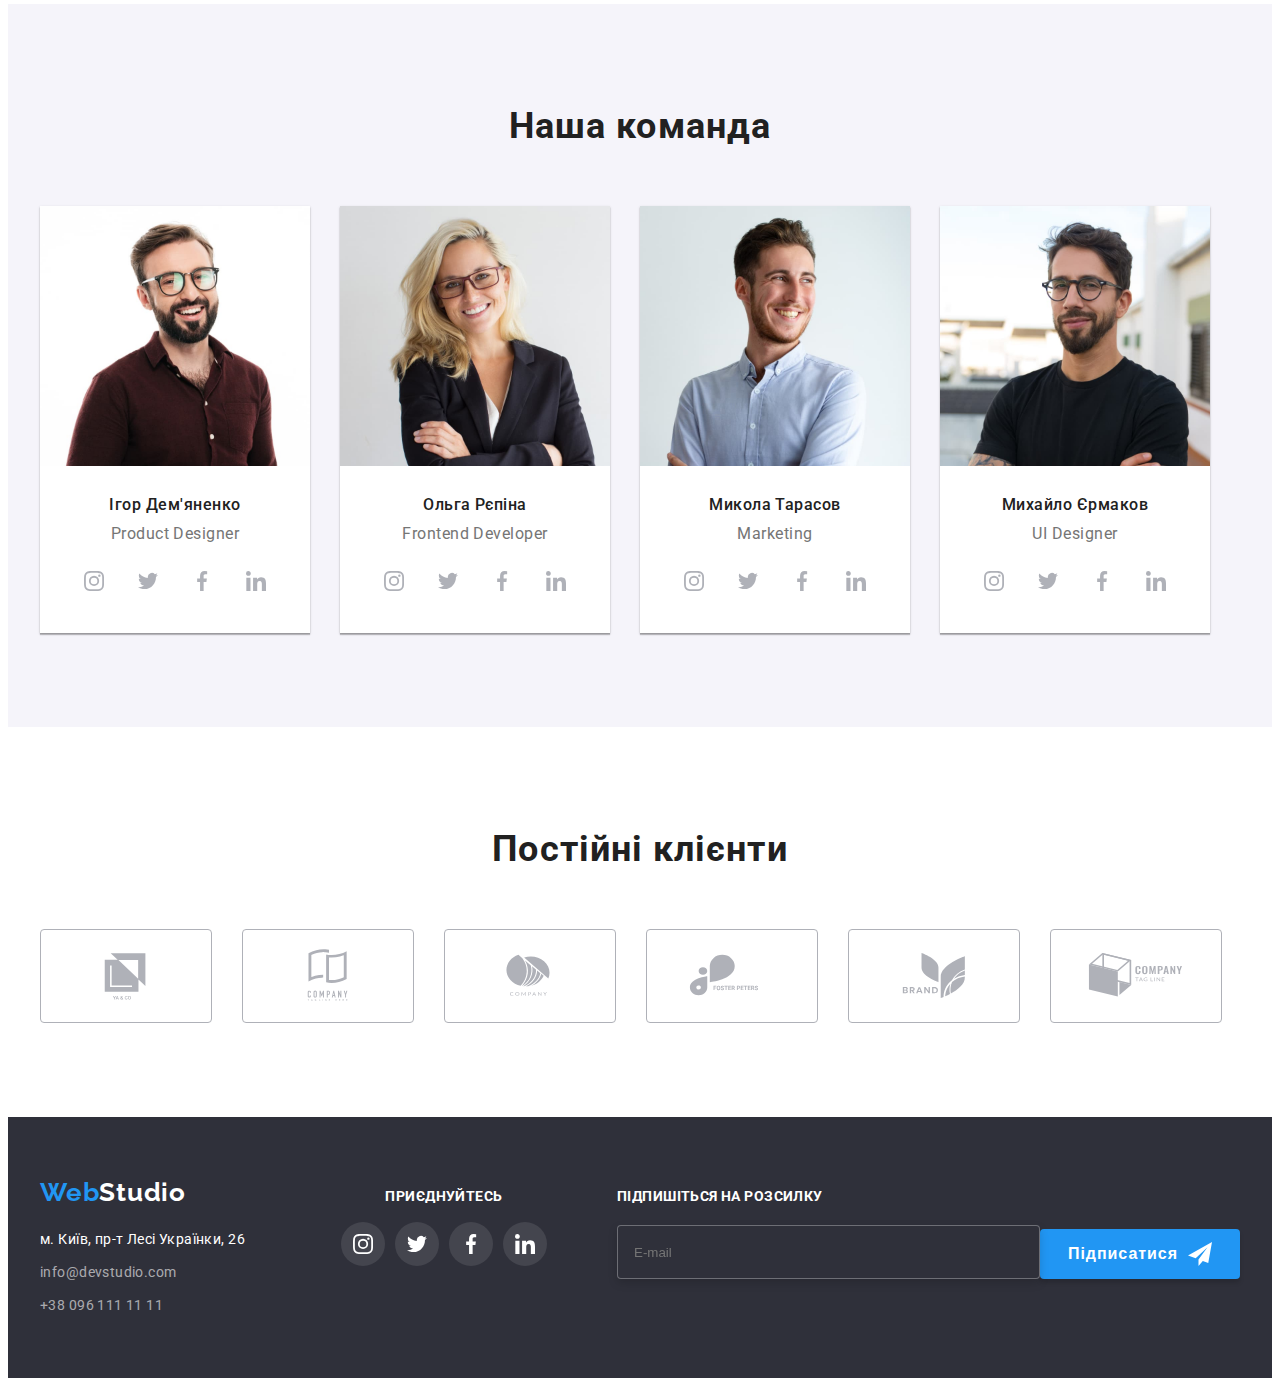
==== commit 6c321272: "my-hw-7" ====
--- a/index.html
+++ b/index.html
@@ -18,39 +18,39 @@
       crossorigin="anonymous"
       referrerpolicy="no-referrer"
     />
-    <link rel="stylesheet" href="./css/style.css" />
+    <link rel="stylesheet" href="./css/main.min.css" />
   </head>
   <body>
     <header class="header">
-      <div class="container header-container">
-        <nav class="header-navigation">
-          <a class="header-logo link" href=""
+      <div class="container header__container">
+        <nav class="navigation">
+          <a class="navigation__logo link" href=""
             >Web<span class="logo-color">Studio</span></a
           >
-          <ul class="header-list list">
-            <li class="header-iten">
-              <a class="header-link link current" href="">Студія</a>
-            </li>
-            <li class="header-iten">
-              <a class="header-link link" href="./portfolio.html">Портфоліо</a>
-            </li>
-            <li class="header-iten">
-              <a class="header-link link" href="">Контакти</a>
+          <ul class="menu">
+            <li class="menu__iten">
+              <a class="menu__link link current" href="">Студія</a>
+            </li>
+            <li class="menu__iten">
+              <a class="menu__link link" href="./portfolio.html">Портфоліо</a>
+            </li>
+            <li class="menu__iten">
+              <a class="menu__link link" href="">Контакти</a>
             </li>
           </ul>
         </nav>
-        <div class="header-contact">
-          <div class="header-soc">
-            <a class="header-mail" href="mailto:info@devstudio.com">
-              <svg class="header-soc-icon" width="16" height="12">
+        <div class="header__contact contact">
+          <div class="contact__soc">
+            <a class="contact__mail" href="mailto:info@devstudio.com">
+              <svg class="contact__icon" width="16" height="12">
                 <use href="./images/symbol-defs-con.svg#icon-envelope"></use>
               </svg>
               info@devstudio.com
             </a>
           </div>
-          <div class="header-soc">
-            <a class="header-tel" href="tel:+380961111111">
-              <svg class="header-soc-icon" width="10" height="16">
+          <div class="contact__soc">
+            <a class="contact__tel" href="tel:+380961111111">
+              <svg class="contact__icon" width="10" height="16">
                 <use href="./images/symbol-defs-con.svg#icon-Vector"></use>
               </svg>
               +38 096 111 11 11
@@ -69,52 +69,52 @@
         </div>
       </section>
       <section class="peculiarities">
-        <div class="container">
+        <div class="container peculiarities__conteiner">
           <h2 hidden>Особливості</h2>
-          <ul class="peculiarities-list">
-            <li class="peculiarities-iten">
-              <div class="peculiarities-soc-link" href="">
-                <svg class="peculiarities-soc-icon" width="70" height="70">
+          <ul class="benefits">
+            <li class="benefits__iten">
+              <div class="benefits__link" href="">
+                <svg class="benefits__icon" width="70" height="70">
                   <use href="./images/symbol-defs2.svg#icon-antenna"></use>
                 </svg>
               </div>
-              <h3 class="peculiarities-title">УВАГА ДО ДЕТАЛЕЙ</h3>
-              <p class="peculiarities-text">
+              <h3 class="benefits__title">УВАГА ДО ДЕТАЛЕЙ</h3>
+              <p class="benefits__text">
                 Ідейні міркування, і навіть початок повсякденної роботи з
                 формування позиції.
               </p>
             </li>
-            <li class="peculiarities-iten">
-              <div class="peculiarities-soc-link" href="">
-                <svg class="peculiarities-soc-icon" width="70" height="70">
+            <li class="benefits__iten">
+              <div class="benefits__link" href="">
+                <svg class="benefits__icon" width="70" height="70">
                   <use href="./images/symbol-defs2.svg#icon-clock"></use>
                 </svg>
               </div>
-              <h3 class="peculiarities-title">ПУНКТУЛЬНІСТЬ</h3>
-              <p class="peculiarities-text">
+              <h3 class="benefits__title">ПУНКТУЛЬНІСТЬ</h3>
+              <p class="benefits__text">
                 Завдання організації, особливо рамки і місце навчання кадрів
                 тягне у себе.
               </p>
             </li>
-            <li class="peculiarities-iten">
-              <div class="peculiarities-soc-link" href="">
-                <svg class="peculiarities-soc-icon" width="70" height="70">
+            <li class="benefits__iten">
+              <div class="benefits__link" href="">
+                <svg class="benefits__icon" width="70" height="70">
                   <use href="./images/symbol-defs2.svg#icon-diagram"></use>
                 </svg>
               </div>
-              <h3 class="peculiarities-title">ПЛАНУВАННЯ</h3>
-              <p class="peculiarities-text">
+              <h3 class="benefits__title">ПЛАНУВАННЯ</h3>
+              <p class="benefits__text">
                 Так само консультація з широким активом значною мірою зумовлює.
               </p>
             </li>
-            <li class="peculiarities-iten">
-              <div class="peculiarities-soc-link" href="">
-                <svg class="peculiarities-soc-icon" width="70" height="70">
+            <li class="benefits__iten">
+              <div class="benefits__link" href="">
+                <svg class="benefits__icon" width="70" height="70">
                   <use href="./images/symbol-defs2.svg#icon-astronaut"></use>
                 </svg>
               </div>
-              <h3 class="peculiarities-title">СУЧАСНІ ТЕХНОЛОГІЇ</h3>
-              <p class="peculiarities-text">
+              <h3 class="benefits__title">СУЧАСНІ ТЕХНОЛОГІЇ</h3>
+              <p class="benefits__text">
                 Значимість цих проблем настільки очевидна, що реалізація
                 планових завдань.
               </p>
@@ -435,7 +435,7 @@
           </div>
           <div class="footer-soc">
             <h2 class="soc-title">ПРИЄДНУЙТЕСЬ</h2>
-            <ul class="soc-list">
+            <ul class="footer-soc-list">
               <li class="soc-iten">
                 <a class="footer-soc-link" href="">
                   <svg class="footer-soc-icon" width="20" height="20">
@@ -470,21 +470,20 @@
             <div class="footer-field">
               <label>
                 <span class="footer-lable-text">ПІДПИШІТЬСЯ НА РОЗСИЛКУ</span>
-                  <input
-                    type="email"
-                    class="footer-input"
-                    name="uzer-email"
-                    placeholder="E-mail"
-                    required
-                  />
+                <input
+                  type="email"
+                  class="footer-input"
+                  name="uzer-email"
+                  placeholder="E-mail"
+                  required
+                />
               </label>
             </div>
-              <div>
-              <button type="button" class="footer-botom">Підписатися
+            <div>
+              <button type="button" class="footer-botom">
+                Підписатися
                 <svg class="footer-input-icon" width="24" height="24">
-                  <use
-                    href="./images/symbol-defs (1).svg#icon-icon-send"
-                  ></use>
+                  <use href="./images/symbol-defs (1).svg#icon-icon-send"></use>
                 </svg>
               </button>
             </div>
@@ -492,7 +491,7 @@
         </div>
       </div>
     </footer>
-    <div class="backdrop is-hidden"  data-modal>
+    <div class="backdrop is-hidden" data-modal>
       <div class="modal">
         <div class="modal-close">
           <button type="button" data-modal-close class="modal-btn">
@@ -513,7 +512,7 @@
                   name="uzer-name"
                   required
                 />
-      
+
                 <svg class="modul-input-icon" width="18" height="18">
                   <use
                     href="./images/symbol-defs (1).svg#icon-person-black"
@@ -525,7 +524,7 @@
           <div class="modul-field">
             <label>
               <span class="modul-lable-text">Телефон</span>
-              
+
               <span class="input-wrap">
                 <input
                   type="tel"
@@ -583,11 +582,18 @@
                 ><svg class="check-icon" width="16" height="15">
                   <use
                     href="./images/symbol-defs (1).svg#icon-Vector"
-                  ></use></svg></span>
-              Погоджуюся з розсилкою та приймаю&nbsp<a href="" class="href-check">Умови договору</a>
+                  ></use></svg
+              ></span>
+              Погоджуюся з розсилкою та приймаю&nbsp<a
+                href=""
+                class="href-check"
+                >Умови договору</a
+              >
             </label>
           </div>
-          <div class="modal-botn"><button type="submit" class="modal-botom">Відправити</button></div>
+          <div class="modal-botn">
+            <button type="submit" class="modal-botom">Відправити</button>
+          </div>
         </form>
       </div>
     </div>
--- a/css/main.min.css
+++ b/css/main.min.css
@@ -0,0 +1 @@
+p,h1,h2,h3,h4,h5,h6{margin:0}ol,ul{margin:0;padding-left:0;list-style:none}button{cursor:pointer}address{font-style:normal}a{color:currentColor;text-decoration:none}img{display:block}body{font-family:"Roboto",sans-serif;color:var(--top-color)}a{text-decoration:none}li{list-style-type:none}.list{list-style:none}.link{text-decoration:none}.container{width:1200px;padding-left:15px;padding-right:15px;margin:0 auto}:root{--main-color: #757575;--top-color: #212121;--hit-color: #FFFFFF}.header{border-bottom:1px solid #ececec}.navigation{display:-webkit-box;display:-ms-flexbox;display:flex;-webkit-box-align:center;-ms-flex-align:center;align-items:center}.header__container{display:-webkit-box;display:-ms-flexbox;display:flex;-webkit-box-align:center;-ms-flex-align:center;align-items:center}.menu{display:-webkit-box;display:-ms-flexbox;display:flex;gap:50px}.header__contact{margin-left:auto;display:-webkit-box;display:-ms-flexbox;display:flex;gap:30px}.header__contact:hover{color:#2196f3}.navigation__logo{font-family:"Raleway",sans-serif;font-weight:700;font-size:26px;line-height:1.19;letter-spacing:.03em;color:#2196f3;margin-right:93px;padding-top:24px;padding-bottom:25px;display:block}.logo-color{color:#000}.menu__link{font-weight:500;font-size:14px;line-height:1.14;letter-spacing:.02em;padding-top:24px;padding-bottom:25px;color:var(--top-color);display:block;-webkit-transition:color 250ms cubic-bezier(0.4, 0, 0.2, 1);transition:color 250ms cubic-bezier(0.4, 0, 0.2, 1)}.menu__link:hover,.menu__link:focus{color:#1e90ff}.menu__list .link.current{color:#1e90ff}.navigation .current{position:relative}.current:after{content:"";position:absolute;bottom:-8.5px;left:0;width:100%;height:4px;background:#2196f3;border-radius:2px}.contact__tel{font-weight:500;font-size:14px;line-height:1.14;letter-spacing:.02em;color:var(--main-color);display:-webkit-box;display:-ms-flexbox;display:flex;-webkit-box-align:center;-ms-flex-align:center;align-items:center;gap:10px;padding-top:24px;padding-bottom:25px;-webkit-transition:color 250ms cubic-bezier(0.4, 0, 0.2, 1);transition:color 250ms cubic-bezier(0.4, 0, 0.2, 1)}.contact__tel:hover,.contact__tel:focus{color:#1e90ff}.contact__mail{font-weight:500;font-size:14px;line-height:1.14;letter-spacing:.02em;color:var(--main-color);display:-webkit-box;display:-ms-flexbox;display:flex;-webkit-box-align:center;-ms-flex-align:center;align-items:center;gap:10px;padding-top:24px;padding-bottom:25px;display:block;-webkit-transition:color 250ms cubic-bezier(0.4, 0, 0.2, 1);transition:color 250ms cubic-bezier(0.4, 0, 0.2, 1)}.contact__mail:focus,.contact__mail:hover{color:#1e90ff}.contact__icon{fill:currentColor}.hero{background:#c4c4c4;padding:200px 0;margin:0 auto;text-align:center;background-image:-webkit-gradient(linear, left top, left bottom, from(rgba(47, 48, 58, 0.4)), to(rgba(47, 48, 58, 0.4))),url(../images/Img\ \(fon\).jpg);background-image:linear-gradient(rgba(47, 48, 58, 0.4), rgba(47, 48, 58, 0.4)),url(../images/Img\ \(fon\).jpg);background-repeat:no-repeat;background-position:center;background-size:cover}.hero-text{font-weight:900;font-size:44px;line-height:1.36;letter-spacing:.06em;text-transform:uppercase;color:var(--hit-color);margin-bottom:30px;margin:0 auto;max-width:696px;margin-bottom:30px}.hero-botton{font-family:inherit;font-weight:700;font-size:16px;line-height:1.87;letter-spacing:.06em;color:var(--hit-color);cursor:pointer;display:block;margin:0 auto;background-color:#1e90ff;width:216px;height:50px;border-color:rgba(0,0,0,0);border-radius:4px}.peculiarities{padding:94px 0px}.benefits{display:-webkit-box;display:-ms-flexbox;display:flex;gap:30px}.benefits__iten{width:270px}.benefits__title{font-weight:700;font-size:14px;line-height:1.14;letter-spacing:.03em;text-transform:uppercase;color:var(--top-color);margin-bottom:10px;margin-top:30px}.benefits__link{width:270px;height:120px;background:#f5f4fa;border-radius:4px;display:-webkit-box;display:-ms-flexbox;display:flex;-webkit-box-align:center;-ms-flex-align:center;align-items:center;-webkit-box-pack:center;-ms-flex-pack:center;justify-content:center}.benefits__text{font-size:14px;line-height:1.71;letter-spacing:.03em;color:var(--main-color)}.work{padding-bottom:94px}.work-title{font-weight:700;font-size:36px;line-height:1.16;text-align:center;letter-spacing:.03em;color:var(--top-color);margin-bottom:50px}.work-list{display:-webkit-box;display:-ms-flexbox;display:flex;gap:30px}.about{padding-top:94px;padding-bottom:94px;background-color:#f5f4fa}.about-list{display:-webkit-box;display:-ms-flexbox;display:flex;gap:30px;-webkit-box-align:center;-ms-flex-align:center;align-items:center}.about-iten{padding-bottom:30px;background-color:#fff;-webkit-box-shadow:0px 1px 3px rgba(0,0,0,.12),0px 1px 1px rgba(0,0,0,.14),0px 2px 1px rgba(0,0,0,.2);box-shadow:0px 1px 3px rgba(0,0,0,.12),0px 1px 1px rgba(0,0,0,.14),0px 2px 1px rgba(0,0,0,.2)}.about-soc-list{display:-webkit-box;display:-ms-flexbox;display:flex;-webkit-box-pack:center;-ms-flex-pack:center;justify-content:center;gap:10px}.about-soc-link{width:44px;height:44px;border-radius:50%;background-color:rgba(0,0,0,0);display:-webkit-box;display:-ms-flexbox;display:flex;-webkit-box-align:center;-ms-flex-align:center;align-items:center;-webkit-box-pack:center;-ms-flex-pack:center;justify-content:center;-webkit-transition:background-color 250ms cubic-bezier(0.4, 0, 0.2, 1),fill 250ms cubic-bezier(0.4, 0, 0.2, 1);transition:background-color 250ms cubic-bezier(0.4, 0, 0.2, 1),fill 250ms cubic-bezier(0.4, 0, 0.2, 1)}.about-soc-link:hover,.about-soc-link:focus{background-color:#2196f3}.about-soc-icon{fill:#afb1b8}.about-soc-link:hover .about-soc-icon,.about-soc-link:focus .about-soc-icon{fill:#fff}.about-title{font-weight:700;font-size:36px;line-height:1.6;text-align:center;letter-spacing:.03em;color:var(--top-color);margin-bottom:50px}.about-iten-title{font-weight:500;font-size:16px;line-height:1.18;margin-top:30px;margin-bottom:10px;letter-spacing:.03em;color:var(--top-color);text-align:center}.about-text{font-size:16px;line-height:1.18;text-align:center;letter-spacing:.03em;color:var(--main-color);-webkit-box-align:center;-ms-flex-align:center;align-items:center;display:block;margin-bottom:16px}.container-client{padding-top:94px;padding-bottom:94px}.client-tetle{font-weight:700;font-size:36px;line-height:1.6;text-align:center;letter-spacing:.03em;color:var(--top-color);margin-bottom:50px}.client-list{display:-webkit-box;display:-ms-flexbox;display:flex;gap:30px;-webkit-box-align:center;-ms-flex-align:center;align-items:center}.client-iten{background-color:#fff}.client-soc-link{width:170px;height:92px;border:1px solid #afb1b8;border-radius:4px;background-color:#fff;display:-webkit-box;display:-ms-flexbox;display:flex;-webkit-box-align:center;-ms-flex-align:center;align-items:center;-webkit-box-pack:center;-ms-flex-pack:center;justify-content:center;-webkit-transition:border-color 250ms cubic-bezier(0.4, 0, 0.2, 1);transition:border-color 250ms cubic-bezier(0.4, 0, 0.2, 1)}.client-soc-link:hover,.client-soc-link:focus{background-color:#fff;border-color:#2196f3}.client-soc-icon{fill:#afb1b8;-webkit-transition:fill 250ms cubic-bezier(0.4, 0, 0.2, 1);transition:fill 250ms cubic-bezier(0.4, 0, 0.2, 1)}.client-soc-link:hover .client-soc-icon,.client-soc-link:focus .client-soc-icon{fill:#2196f3}.footer{padding-top:60px;padding-bottom:60px;background-color:#2f303a}.footer-logo{font-family:"Raleway",sans-serif;font-weight:700;font-size:26px;line-height:1.19;letter-spacing:.03em;color:#2196f3;display:inline-block;margin-bottom:20px}.footer-logo-color{color:var(--hit-color)}.address-link{font-style:normal;font-size:14px;line-height:1.71;letter-spacing:.03em;color:var(--hit-color);display:inline-block;margin-bottom:9px;width:231px}.footer-mail{font-style:normal;font-size:14px;line-height:1.71;letter-spacing:.03em;color:rgba(255,255,255,.6);display:inline-block;margin-bottom:9px;-webkit-transition:color 250ms cubic-bezier(0.4, 0, 0.2, 1);transition:color 250ms cubic-bezier(0.4, 0, 0.2, 1)}.footer-mail:hover,.footer-mail:focus{color:#1e90ff}.footer-tel{font-style:normal;font-size:14px;line-height:1.71;letter-spacing:.03em;color:rgba(255,255,255,.6);-webkit-transition:color 250ms cubic-bezier(0.4, 0, 0.2, 1);transition:color 250ms cubic-bezier(0.4, 0, 0.2, 1)}.footer-tel:focus,.footer-tel:hover{color:#1e90ff}.footer-contact-container{display:-webkit-box;display:-ms-flexbox;display:flex;gap:70px;-webkit-box-align:baseline;-ms-flex-align:baseline;align-items:baseline}.soc-title{font-weight:700;font-size:14px;line-height:.87;letter-spacing:.03em;text-transform:uppercase;color:#fff;margin-bottom:20px;display:-webkit-box;display:-ms-flexbox;display:flex;-webkit-box-pack:center;-ms-flex-pack:center;justify-content:center;gap:10px}.footer-soc-link{width:44px;height:44px;border-radius:50%;background:rgba(255,255,255,.1);display:-webkit-box;display:-ms-flexbox;display:flex;-webkit-box-align:center;-ms-flex-align:center;align-items:center;-webkit-box-pack:center;-ms-flex-pack:center;justify-content:center;-webkit-transition:background-color 250ms cubic-bezier(0.4, 0, 0.2, 1);transition:background-color 250ms cubic-bezier(0.4, 0, 0.2, 1)}.footer-soc-link:hover,.footer-soc-link:focus{background-color:#2196f3}.footer-soc-icon{fill:#fff}.footer-soc-link:hover .footer-soc-icon,.footer-soc-link:focus .footer-soc-icon{fill:#fff}.footer-soc-list{display:-webkit-box;display:-ms-flexbox;display:flex;-webkit-box-pack:center;-ms-flex-pack:center;justify-content:center;gap:10px}.footer-lable-text{font-weight:700;font-size:14px;line-height:16px;letter-spacing:.03em;text-transform:uppercase;color:#fff}.footer-input{width:100%;height:50px;border:1px solid rgba(255,255,255,.3);-webkit-filter:drop-shadow(0px 4px 4px rgba(0, 0, 0, 0.15));filter:drop-shadow(0px 4px 4px rgba(0, 0, 0, 0.15));border-radius:4px;background:#2f303a;margin-top:20px;padding-left:16px;color:#f5f4fa}.footer-input:focus{border-color:#2196f3}.footer-fild{display:-webkit-box;display:-ms-flexbox;display:flex;gap:20px;-webkit-box-align:end;-ms-flex-align:end;align-items:flex-end;-webkit-box-pack:end;-ms-flex-pack:end;justify-content:flex-end}.footer-botom{width:200px;height:50px;font-weight:700;font-size:16px;line-height:.53px;letter-spacing:.06em;color:#fff;background:#2196f3;-webkit-box-shadow:0px 4px 4px rgba(0,0,0,.15);box-shadow:0px 4px 4px rgba(0,0,0,.15);border-radius:4px;border-color:rgba(0,0,0,0);display:-webkit-box;display:-ms-flexbox;display:flex;-webkit-box-align:center;-ms-flex-align:center;align-items:center;-webkit-box-pack:center;-ms-flex-pack:center;justify-content:center;gap:10px}.portfolio{padding-top:94px;padding-bottom:94px}.list{display:-webkit-box;display:-ms-flexbox;display:flex;gap:8px;-webkit-box-pack:center;-ms-flex-pack:center;justify-content:center}.list__iten{margin-bottom:50px}.list__button{font-family:"Roboto";font-weight:500;font-size:16px;line-height:1.62;text-align:center;letter-spacing:.03em;color:var(--top-color);cursor:pointer;background:#f5f4fa;border-radius:4px;border:rgba(0,0,0,0);display:inline-block;padding:6px 22px;-webkit-transition:color 250ms cubic-bezier(0.4, 0, 0.2, 1),background-color 250ms cubic-bezier(0.4, 0, 0.2, 1);transition:color 250ms cubic-bezier(0.4, 0, 0.2, 1),background-color 250ms cubic-bezier(0.4, 0, 0.2, 1)}.list__button:hover,.list__button:focus{color:var(--hit-color);background-color:#2196f3}.button-everyone{padding:6px 25px}.project-list{display:-webkit-box;display:-ms-flexbox;display:flex;-ms-flex-wrap:wrap;flex-wrap:wrap;gap:30px}.project-iten{width:calc((100% - 60px)/3);border:1px solid #eee;-webkit-transition:-webkit-box-shadow 250ms cubic-bezier(0.4, 0, 0.2, 1);transition:-webkit-box-shadow 250ms cubic-bezier(0.4, 0, 0.2, 1);transition:box-shadow 250ms cubic-bezier(0.4, 0, 0.2, 1);transition:box-shadow 250ms cubic-bezier(0.4, 0, 0.2, 1), -webkit-box-shadow 250ms cubic-bezier(0.4, 0, 0.2, 1)}.project-iten:hover,.project-iten:focus{-webkit-box-shadow:0px 1px 1px rgba(0,0,0,.12),0px 4px 4px rgba(0,0,0,.06),1px 4px 6px rgba(0,0,0,.16);box-shadow:0px 1px 1px rgba(0,0,0,.12),0px 4px 4px rgba(0,0,0,.06),1px 4px 6px rgba(0,0,0,.16)}.project-top-text{position:absolute;top:0;left:0;background:rgba(33,150,243,.9);height:100%;width:100%;padding-top:63px;padding-bottom:63px;padding-left:24px;padding-right:24px;-webkit-transform:translateY(100%);transform:translateY(100%);-webkit-transition:-webkit-transform 250ms cubic-bezier(0.4, 0, 0.2, 1);transition:-webkit-transform 250ms cubic-bezier(0.4, 0, 0.2, 1);transition:transform 250ms cubic-bezier(0.4, 0, 0.2, 1);transition:transform 250ms cubic-bezier(0.4, 0, 0.2, 1), -webkit-transform 250ms cubic-bezier(0.4, 0, 0.2, 1)}.project-iten:hover .project-top-text{-webkit-transform:translateY(0%);transform:translateY(0%)}.project-top{position:relative;font-weight:400;font-size:18px;line-height:1.56;letter-spacing:.03em;color:#fff;overflow:hidden}.project-description{padding-left:24px;padding-right:24px;padding-bottom:20px;padding-top:20px}.project-title{font-size:18px;line-height:2;letter-spacing:.06em;color:var(--top-color)}.project-text{font-size:16px;line-height:1.88;letter-spacing:.03em;color:var(--main-color);display:inline-block;margin-top:4px}.backdrop{position:fixed;top:0;width:100%;height:100%;background:rgba(0,0,0,.2);-webkit-transition:opacity 250ms cubic-bezier(0.4, 0, 0.2, 1),visibility 250ms cubic-bezier(0.4, 0, 0.2, 1),-webkit-transform 250ms cubic-bezier(0.4, 0, 0.2, 1);transition:opacity 250ms cubic-bezier(0.4, 0, 0.2, 1),visibility 250ms cubic-bezier(0.4, 0, 0.2, 1),-webkit-transform 250ms cubic-bezier(0.4, 0, 0.2, 1);transition:opacity 250ms cubic-bezier(0.4, 0, 0.2, 1),visibility 250ms cubic-bezier(0.4, 0, 0.2, 1),transform 250ms cubic-bezier(0.4, 0, 0.2, 1);transition:opacity 250ms cubic-bezier(0.4, 0, 0.2, 1),visibility 250ms cubic-bezier(0.4, 0, 0.2, 1),transform 250ms cubic-bezier(0.4, 0, 0.2, 1),-webkit-transform 250ms cubic-bezier(0.4, 0, 0.2, 1)}.modal{width:528px;min-height:581px;padding:40px;background:#fff;-webkit-box-shadow:0px 1px 3px rgba(0,0,0,.12),0px 1px 1px rgba(0,0,0,.14),0px 2px 1px rgba(0,0,0,.2);box-shadow:0px 1px 3px rgba(0,0,0,.12),0px 1px 1px rgba(0,0,0,.14),0px 2px 1px rgba(0,0,0,.2);border-radius:4px;position:absolute;top:50%;left:50%;-webkit-transform:translate(-50%, -50%) scale(1);transform:translate(-50%, -50%) scale(1);-webkit-transition:opacity 250ms cubic-bezier(0.4, 0, 0.2, 1),visibility 250ms cubic-bezier(0.4, 0, 0.2, 1),-webkit-transform 250ms cubic-bezier(0.4, 0, 0.2, 1);transition:opacity 250ms cubic-bezier(0.4, 0, 0.2, 1),visibility 250ms cubic-bezier(0.4, 0, 0.2, 1),-webkit-transform 250ms cubic-bezier(0.4, 0, 0.2, 1);transition:opacity 250ms cubic-bezier(0.4, 0, 0.2, 1),visibility 250ms cubic-bezier(0.4, 0, 0.2, 1),transform 250ms cubic-bezier(0.4, 0, 0.2, 1);transition:opacity 250ms cubic-bezier(0.4, 0, 0.2, 1),visibility 250ms cubic-bezier(0.4, 0, 0.2, 1),transform 250ms cubic-bezier(0.4, 0, 0.2, 1),-webkit-transform 250ms cubic-bezier(0.4, 0, 0.2, 1)}.backdrop.is-hidden .modal{-webkit-transform:translate(50%, 50%) scale(0);transform:translate(50%, 50%) scale(0)}.modal-btn{width:30px;height:30px;background:#fff;border:1px solid rgba(0,0,0,.1);border-radius:50%;background-color:rgba(0,0,0,0);position:absolute;top:8px;right:8px;display:-webkit-box;display:-ms-flexbox;display:flex;-webkit-box-align:center;-ms-flex-align:center;align-items:center;-webkit-box-pack:center;-ms-flex-pack:center;justify-content:center;padding:0;cursor:pointer}.modal-close-icon{width:11px;height:11px}.modal-title{font-weight:700;font-size:20px;line-height:.86;text-align:center;letter-spacing:.03em;color:#212121;margin-bottom:12px}.modal-close :hover{fill:#2196f3}.modal-close :focus{fill:#2196f3}.modul-field{margin-bottom:10px}.modal-input{width:100%;height:40px;border:1px solid rgba(33,33,33,.2);border-radius:4px;font-size:12px;color:#000;padding-left:47px;outline:rgba(0,0,0,0)}.modal-input:focus{border:1px solid #2196f3}.modal-input:focus:hover{cursor:pointer}.modal-input::-webkit-input-placeholder{font-weight:400;font-size:12px;line-height:.85;letter-spacing:.01em;color:#757575}.modal-input::-moz-placeholder{font-weight:400;font-size:12px;line-height:.85;letter-spacing:.01em;color:#757575}.modal-input:-ms-input-placeholder{font-weight:400;font-size:12px;line-height:.85;letter-spacing:.01em;color:#757575}.modal-input::-ms-input-placeholder{font-weight:400;font-size:12px;line-height:.85;letter-spacing:.01em;color:#757575}.modal-input::placeholder{font-weight:400;font-size:12px;line-height:.85;letter-spacing:.01em;color:#757575}.input-wrap{position:relative;display:block}.modul-input-icon{position:absolute;top:50%;-webkit-transform:translateY(-50%);transform:translateY(-50%);left:17px}.modal-input:focus+.modul-input-icon{fill:#2196f3;border-color:#2196f3}.modul-lable-text{font-weight:400;font-size:12px;line-height:.85;letter-spacing:.01em;color:#757575;margin-bottom:4px;display:block}.modal-comment{width:100%;height:120px;font-weight:400;letter-spacing:.01em;border:1px solid rgba(33,33,33,.2);border-radius:4px;resize:none;outline:rgba(0,0,0,0);padding-top:12px;padding-left:16px;padding-bottom:12px;padding-right:16px}.modal-comment:focus{border:1px solid #2196f3}.modal-comment:hover{cursor:pointer}.check-text{font-weight:400;font-size:14px;line-height:.58;letter-spacing:.05em;color:#757575;display:-webkit-box;display:-ms-flexbox;display:flex;-webkit-box-align:center;-ms-flex-align:center;align-items:center;-webkit-box-pack:center;-ms-flex-pack:center;justify-content:center}.check-text span{width:16px;height:15px;border:2px solid #212121;border-radius:2px;margin-right:5px;display:-webkit-box;display:-ms-flexbox;display:flex;-webkit-box-align:center;-ms-flex-align:center;align-items:center;-webkit-box-pack:center;-ms-flex-pack:center;justify-content:center;fill:rgba(0,0,0,0)}.input-check:checked+.check-text span{background-color:#2196f3;border-color:rgba(0,0,0,0);fill:#fff}.input-check:focus+.check-text span{border-color:#2196f3}.href-check{letter-spacing:.03em;color:#2196f3;-webkit-text-decoration-line:underline;text-decoration-line:underline}.modal-botn{display:-webkit-box;display:-ms-flexbox;display:flex;-webkit-box-align:center;-ms-flex-align:center;align-items:center;-webkit-box-pack:center;-ms-flex-pack:center;justify-content:center}.modul-fields{margin-top:20px}.modal-botom{width:200px;height:50px;font-weight:700;font-size:16px;line-height:.53px;letter-spacing:.06em;color:#fff;background:#2196f3;-webkit-box-shadow:0px 4px 4px rgba(0,0,0,.15);box-shadow:0px 4px 4px rgba(0,0,0,.15);border-radius:4px;border-color:rgba(0,0,0,0);margin-top:30px}.visually-hidden{position:absolute;white-space:nowrap;width:1px;height:1px;overflow:hidden;border:0;padding:0;clip:rect(0 0 0 0);-webkit-clip-path:inset(50%);clip-path:inset(50%);margin:-1px}.is-hidden{opacity:0;visibility:hidden;pointer-events:none}/*# sourceMappingURL=main.min.css.map */